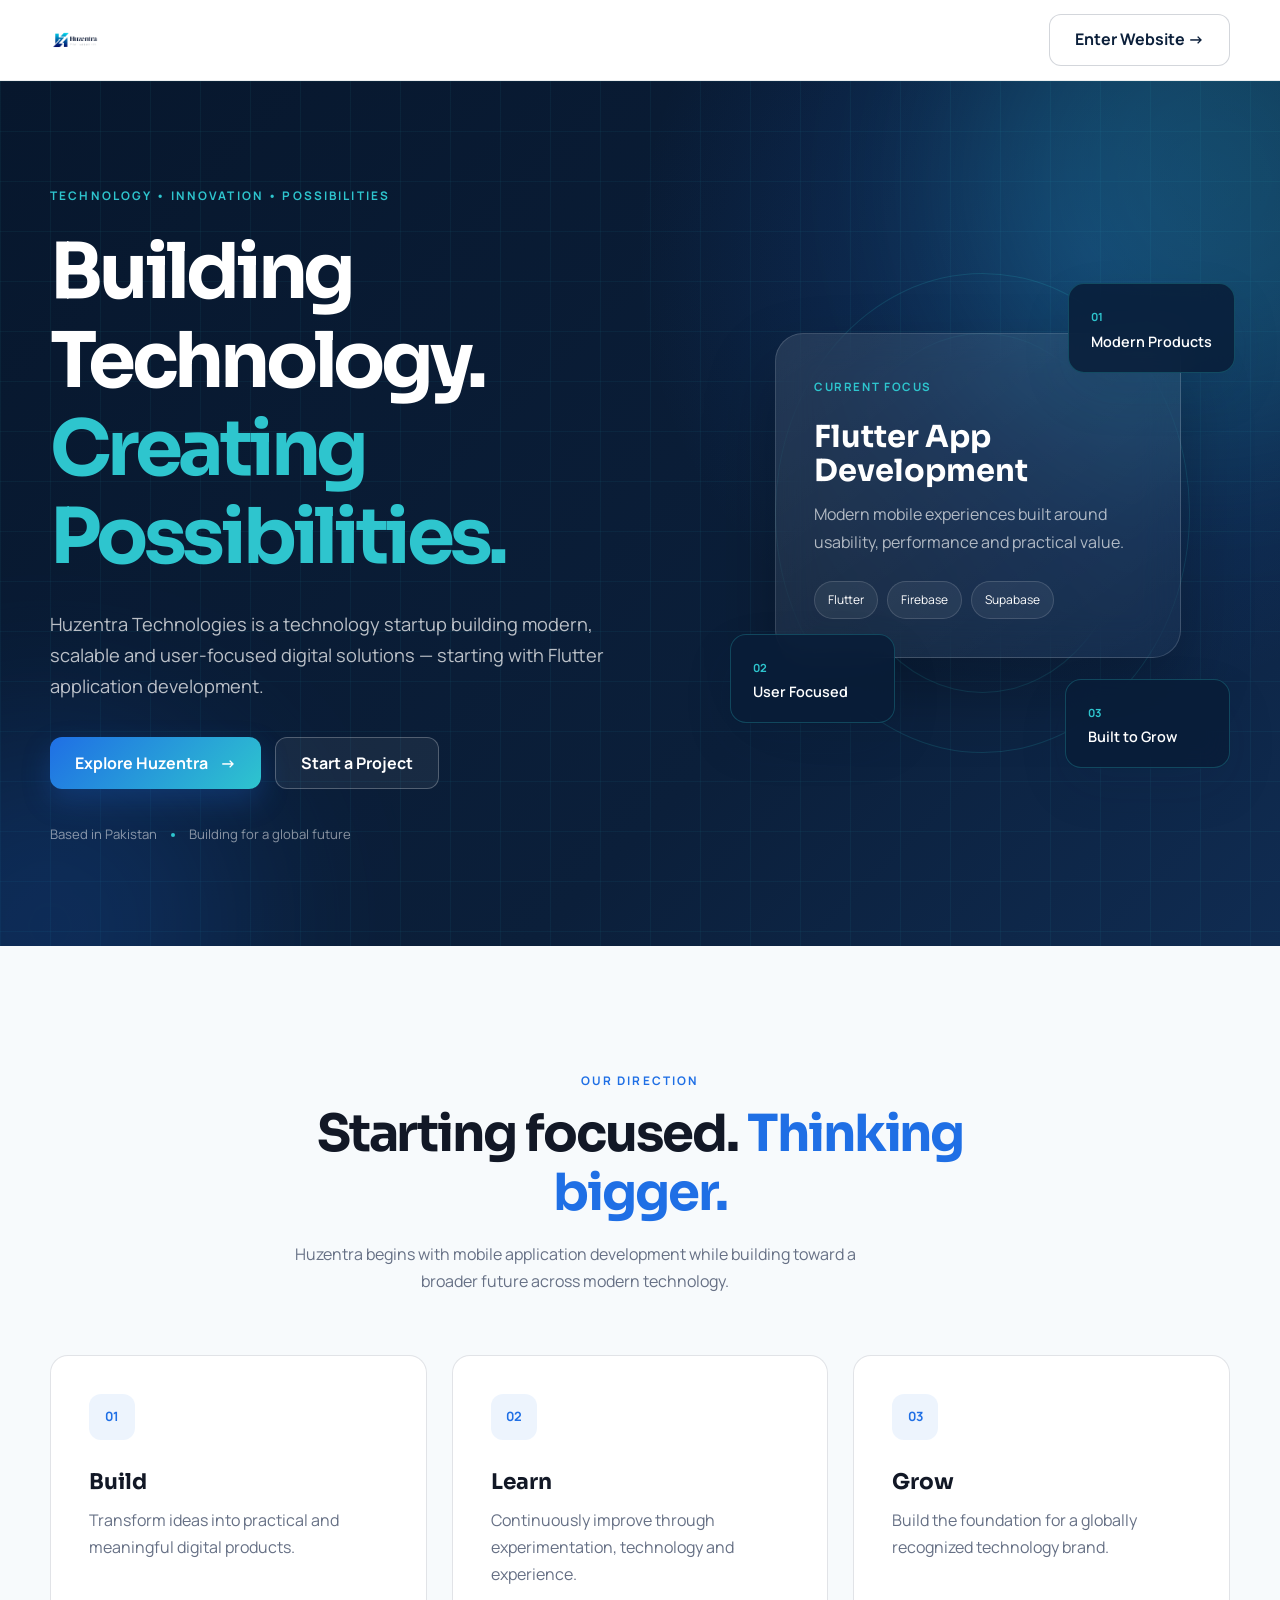
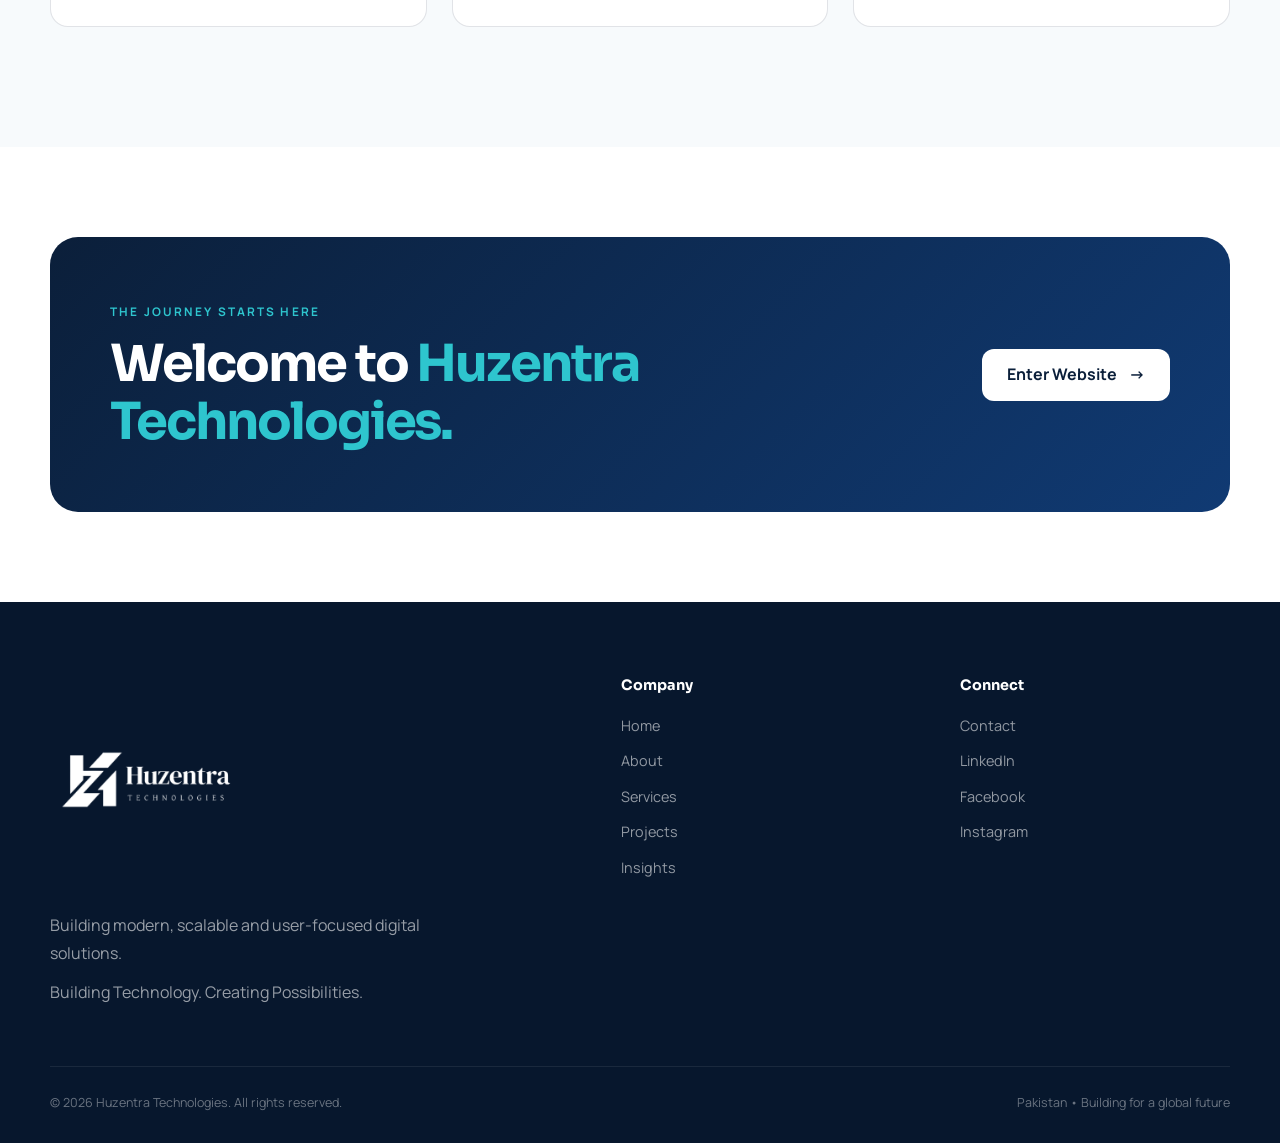
==== index.html @ 5d76d0ac "Initial Commit" ====
<!DOCTYPE html>
<html lang="en">
<head>
  <meta charset="UTF-8">
  <meta name="viewport" content="width=device-width, initial-scale=1.0">

  <title>Huzentra Technologies | Building Technology. Creating Possibilities.</title>

  <meta
    name="description"
    content="Huzentra Technologies is a Pakistan-based technology startup building modern, scalable and user-focused digital solutions."
  >

  <link rel="preconnect" href="https://fonts.googleapis.com">
  <link rel="preconnect" href="https://fonts.gstatic.com" crossorigin>

  <link
    href="https://fonts.googleapis.com/css2?family=Manrope:wght@400;500;600;700&family=Sora:wght@500;600;700&display=swap"
    rel="stylesheet"
  >

  <link rel="stylesheet" href="css/style.css">
</head>

<body data-page="landing">

  <a href="#main-content" class="skip-link">Skip to content</a>

  <header id="site-header"></header>

  <main id="main-content">

    <section class="landing-hero">
      <div class="background-grid"></div>
      <div class="hero-glow hero-glow-one"></div>
      <div class="hero-glow hero-glow-two"></div>

      <div class="container landing-hero-grid">

        <div class="hero-content reveal">

          <div class="eyebrow">
            Technology • Innovation • Possibilities
          </div>

          <h1>
            Building Technology.
            <span>Creating Possibilities.</span>
          </h1>

          <p class="hero-description">
            Huzentra Technologies is a technology startup building modern,
            scalable and user-focused digital solutions — starting with
            Flutter application development.
          </p>

          <div class="hero-actions">
            <a href="home.html" class="btn btn-primary">
              Explore Huzentra
              <span>→</span>
            </a>

            <a href="contact.html" class="btn btn-secondary">
              Start a Project
            </a>
          </div>

          <div class="hero-mini-info">
            <span>Based in Pakistan</span>
            <span class="dot-separator"></span>
            <span>Building for a global future</span>
          </div>

        </div>

        <div class="landing-visual reveal">

          <div class="orbit orbit-one"></div>
          <div class="orbit orbit-two"></div>

          <div class="technology-card main-tech-card">
            <span class="small-label">CURRENT FOCUS</span>

            <h3>Flutter App Development</h3>

            <p>
              Modern mobile experiences built around usability,
              performance and practical value.
            </p>

            <div class="technology-tags">
              <span>Flutter</span>
              <span>Firebase</span>
              <span>Supabase</span>
            </div>
          </div>

          <div class="floating-card floating-card-one">
            <span>01</span>
            <p>Modern Products</p>
          </div>

          <div class="floating-card floating-card-two">
            <span>02</span>
            <p>User Focused</p>
          </div>

          <div class="floating-card floating-card-three">
            <span>03</span>
            <p>Built to Grow</p>
          </div>

        </div>

      </div>
    </section>


    <section class="landing-pillars">

      <div class="container">

        <div class="section-heading centered reveal">
          <span class="section-label">OUR DIRECTION</span>

          <h2>
            Starting focused.
            <span>Thinking bigger.</span>
          </h2>

          <p>
            Huzentra begins with mobile application development while
            building toward a broader future across modern technology.
          </p>
        </div>

        <div class="pillar-grid">

          <article class="pillar-card reveal">
            <div class="number">01</div>
            <h3>Build</h3>
            <p>
              Transform ideas into practical and meaningful digital products.
            </p>
          </article>

          <article class="pillar-card reveal">
            <div class="number">02</div>
            <h3>Learn</h3>
            <p>
              Continuously improve through experimentation, technology and experience.
            </p>
          </article>

          <article class="pillar-card reveal">
            <div class="number">03</div>
            <h3>Grow</h3>
            <p>
              Build the foundation for a globally recognized technology brand.
            </p>
          </article>

        </div>

      </div>

    </section>


    <section class="landing-final-cta">

      <div class="container">

        <div class="cta-panel reveal">

          <div>
            <span class="section-label">THE JOURNEY STARTS HERE</span>

            <h2>
              Welcome to
              <span>Huzentra Technologies.</span>
            </h2>
          </div>

          <a href="home.html" class="btn btn-light">
            Enter Website
            <span>→</span>
          </a>

        </div>

      </div>

    </section>

  </main>

  <footer id="site-footer"></footer>

  <script src="js/script.js"></script>

</body>
</html>
---- css/style.css ----
/* ==============================================
   HUZENTRA TECHNOLOGIES
   Main Stylesheet
============================================== */

:root {
  --navy: #0B1F3A;
  --navy-light: #102C52;
  --blue: #1F6FE5;
  --cyan: #2EC5CE;

  --charcoal: #121826;

  --white: #FFFFFF;
  --cloud: #F7FAFC;

  --gray: #667085;
  --gray-light: #D9E2EC;

  --border: rgba(11, 31, 58, 0.12);

  --gradient:
    linear-gradient(
      135deg,
      #1F6FE5 0%,
      #2EC5CE 100%
    );

  --shadow:
    0 20px 50px rgba(11, 31, 58, 0.10);

  --radius-lg: 28px;
  --radius-md: 18px;
  --radius-sm: 12px;

  --container: 1180px;

  --transition: 0.3s ease;
}


/* ==========================
   RESET
========================== */

* {
  box-sizing: border-box;
  margin: 0;
  padding: 0;
}

html {
  scroll-behavior: smooth;
}

body {
  font-family: "Manrope", sans-serif;
  background: var(--white);
  color: var(--charcoal);
  line-height: 1.7;
  overflow-x: hidden;
}

img {
  max-width: 100%;
  display: block;
}

a {
  color: inherit;
  text-decoration: none;
}

button,
input,
textarea,
select {
  font: inherit;
}

button {
  border: 0;
}

ul {
  list-style: none;
}


/* ==========================
   TYPOGRAPHY
========================== */

h1,
h2,
h3,
h4 {
  font-family: "Sora", sans-serif;
  line-height: 1.15;
}

h1 {
  font-size: clamp(3rem, 6vw, 6.4rem);
  letter-spacing: -0.055em;
}

h2 {
  font-size: clamp(2.2rem, 4vw, 4rem);
  letter-spacing: -0.04em;
}

h3 {
  font-size: 1.35rem;
}

h1 span,
h2 span {
  color: var(--blue);
}

p {
  color: var(--gray);
}

.large-text {
  font-size: 1.25rem;
}


/* ==========================
   UTILITIES
========================== */

.container {
  width: min(
    calc(100% - 40px),
    var(--container)
  );

  margin: auto;
}

.container.narrow {
  max-width: 860px;
}

.centered {
  text-align: center;
}

.section {
  padding: 120px 0;
}

.section-soft {
  background: var(--cloud);
}

.section-dark {
  background: var(--navy);
  color: white;
}

.section-dark p {
  color: rgba(255, 255, 255, 0.7);
}

.skip-link {
  position: fixed;
  left: 20px;
  top: -80px;

  z-index: 9999;

  padding: 12px 20px;

  background: var(--blue);
  color: white;

  border-radius: 8px;
}

.skip-link:focus {
  top: 20px;
}

.background-grid {
  position: absolute;
  inset: 0;

  background-image:
    linear-gradient(
      rgba(46, 197, 206, 0.06) 1px,
      transparent 1px
    ),
    linear-gradient(
      90deg,
      rgba(46, 197, 206, 0.06) 1px,
      transparent 1px
    );

  background-size: 50px 50px;

  pointer-events: none;
}

.eyebrow,
.section-label {
  display: inline-block;

  color: var(--cyan);

  font-size: 0.74rem;
  font-weight: 700;

  letter-spacing: 0.18em;

  text-transform: uppercase;
}

.section-label {
  color: var(--blue);
}

.section-heading {
  max-width: 750px;
  margin-bottom: 60px;
}

.section-heading h2 {
  margin-top: 12px;
}

.section-heading p {
  margin-top: 18px;
  max-width: 620px;
}

.section-heading.centered {
  margin-inline: auto;
}

.split-heading {
  max-width: none;

  display: flex;
  align-items: end;
  justify-content: space-between;

  gap: 30px;
}


/* ==========================
   HEADER
========================== */

.site-header {
  position: sticky;

  top: 0;
  left: 0;
  right: 0;

  z-index: 1000;

  background:
    rgba(255, 255, 255, 0.88);

  backdrop-filter: blur(18px);

  border-bottom:
    1px solid rgba(11, 31, 58, 0.08);
}

.header-inner {
  min-height: 80px;

  display: flex;
  align-items: center;
  justify-content: space-between;

  gap: 30px;
}

.brand-logo img {
  width: 210px;
  max-height: 55px;
  object-fit: contain;
  object-position: left;
}

.navigation {
  display: flex;
  align-items: center;
  gap: 30px;
}

.navigation a {
  position: relative;

  color: var(--navy);

  font-size: 0.92rem;
  font-weight: 600;

  transition: var(--transition);
}

.navigation a:hover,
.navigation a.active {
  color: var(--blue);
}

.navigation a.active::after {
  content: "";

  position: absolute;

  left: 0;
  right: 0;
  bottom: -10px;

  height: 2px;

  background: var(--gradient);
}

.mobile-menu-btn {
  display: none;

  width: 44px;
  height: 44px;

  background: var(--cloud);

  border-radius: 12px;

  color: var(--navy);

  font-size: 1.4rem;

  cursor: pointer;
}


/* ==========================
   BUTTONS
========================== */

.btn {
  display: inline-flex;

  align-items: center;
  justify-content: center;

  gap: 12px;

  min-height: 52px;

  padding: 0 25px;

  border-radius: 12px;

  font-weight: 700;

  transition: var(--transition);

  cursor: pointer;
}

.btn-primary {
  color: white;
  background: var(--gradient);

  box-shadow:
    0 12px 28px rgba(31, 111, 229, 0.25);
}

.btn-primary:hover {
  transform: translateY(-3px);

  box-shadow:
    0 18px 36px rgba(31, 111, 229, 0.32);
}

.btn-secondary {
  color: white;

  border:
    1px solid rgba(255, 255, 255, 0.25);

  background:
    rgba(255, 255, 255, 0.06);
}

.btn-secondary:hover {
  background:
    rgba(255, 255, 255, 0.12);
}

.btn-light {
  background: white;
  color: var(--navy);
}

.btn-light:hover {
  transform: translateY(-3px);
}

.btn-outline-dark {
  border:
    1px solid rgba(11, 31, 58, 0.18);

  color: var(--navy);

  background: white;
}

.btn-outline-dark:hover {
  border-color: var(--blue);
  color: var(--blue);
}

.full-width {
  width: 100%;
}

.text-link {
  display: inline-flex;
  margin-top: 25px;

  font-weight: 700;

  color: var(--blue);

  transition: var(--transition);
}

.text-link:hover {
  color: var(--cyan);
}


/* ==========================
   LANDING HERO
========================== */

.landing-hero,
.page-hero {
  position: relative;

  min-height: calc(100vh - 80px);

  display: flex;
  align-items: center;

  padding: 100px 0;

  background:
    radial-gradient(
      circle at 85% 20%,
      rgba(31, 111, 229, 0.24),
      transparent 35%
    ),
    linear-gradient(
      135deg,
      #07172D,
      #0B1F3A 65%,
      #102C52
    );

  color: white;

  overflow: hidden;
}

.landing-hero-grid,
.home-hero-grid {
  position: relative;
  z-index: 2;

  display: grid;

  grid-template-columns:
    minmax(0, 1.1fr)
    minmax(350px, 0.9fr);

  gap: 80px;

  align-items: center;
}

.hero-content {
  position: relative;
  z-index: 5;
}

.hero-content h1 {
  margin-top: 20px;
}

.hero-content h1 span {
  display: block;
  color: var(--cyan);
}

.hero-description {
  max-width: 680px;

  margin-top: 28px;

  color:
    rgba(255, 255, 255, 0.72);

  font-size: 1.14rem;
}

.hero-actions {
  display: flex;
  gap: 14px;
  flex-wrap: wrap;

  margin-top: 35px;
}

.hero-mini-info {
  margin-top: 34px;

  display: flex;
  align-items: center;
  gap: 14px;

  font-size: 0.82rem;

  color:
    rgba(255, 255, 255, 0.52);
}

.dot-separator {
  width: 4px;
  height: 4px;

  border-radius: 50%;

  background: var(--cyan);
}

.hero-glow {
  position: absolute;

  border-radius: 50%;

  filter: blur(90px);

  opacity: 0.2;
}

.hero-glow-one {
  width: 500px;
  height: 500px;

  right: -180px;
  top: -150px;

  background: var(--cyan);
}

.hero-glow-two {
  width: 400px;
  height: 400px;

  left: -150px;
  bottom: -180px;

  background: var(--blue);
}


/* ==========================
   LANDING VISUAL
========================== */

.landing-visual {
  position: relative;

  min-height: 560px;
}

.main-tech-card {
  position: absolute;

  top: 100px;
  left: 40px;

  width: 82%;

  z-index: 3;
}

.technology-card {
  padding: 38px;

  border:
    1px solid rgba(255, 255, 255, 0.15);

  background:
    linear-gradient(
      145deg,
      rgba(255, 255, 255, 0.10),
      rgba(255, 255, 255, 0.03)
    );

  backdrop-filter: blur(20px);

  border-radius: var(--radius-lg);

  box-shadow:
    0 35px 70px rgba(0, 0, 0, 0.25);
}

.technology-card .small-label {
  color: var(--cyan);

  font-size: 0.72rem;
  font-weight: 700;

  letter-spacing: 0.14em;
}

.technology-card h3 {
  font-size: 1.9rem;

  margin: 20px 0 12px;
}

.technology-card p {
  color:
    rgba(255, 255, 255, 0.66);
}

.technology-tags {
  display: flex;
  flex-wrap: wrap;
  gap: 9px;

  margin-top: 25px;
}

.technology-tags span {
  padding: 8px 13px;

  border:
    1px solid rgba(255, 255, 255, 0.14);

  border-radius: 99px;

  background:
    rgba(255, 255, 255, 0.06);

  font-size: 0.75rem;

  color: white;
}

.floating-card {
  position: absolute;

  z-index: 5;

  padding: 18px 22px;

  min-width: 165px;

  background:
    rgba(9, 29, 56, 0.85);

  border:
    1px solid rgba(46, 197, 206, 0.25);

  border-radius: 16px;

  backdrop-filter: blur(14px);

  box-shadow:
    var(--shadow);
}

.floating-card span {
  color: var(--cyan);

  font-size: 0.7rem;
  font-weight: 700;
}

.floating-card p {
  color: white;

  font-size: 0.9rem;
  font-weight: 600;
}

.floating-card-one {
  top: 50px;
  right: -5px;
}

.floating-card-two {
  bottom: 70px;
  left: -5px;
}

.floating-card-three {
  right: 0;
  bottom: 25px;
}

.orbit {
  position: absolute;

  border-radius: 50%;

  border:
    1px solid rgba(46, 197, 206, 0.16);
}

.orbit-one {
  inset: 40px;
}

.orbit-two {
  inset: 100px;
}


/* ==========================
   LANDING PILLARS
========================== */

.landing-pillars {
  padding: 120px 0;

  background: var(--cloud);
}

.pillar-grid {
  display: grid;

  grid-template-columns:
    repeat(3, 1fr);

  gap: 25px;
}

.pillar-card {
  padding: 38px;

  background: white;

  border:
    1px solid var(--border);

  border-radius: var(--radius-md);

  transition: var(--transition);
}

.pillar-card:hover {
  transform: translateY(-5px);

  box-shadow: var(--shadow);
}

.pillar-card .number,
.card-icon {
  width: 46px;
  height: 46px;

  display: grid;
  place-items: center;

  margin-bottom: 30px;

  border-radius: 12px;

  color: var(--blue);

  background:
    rgba(31, 111, 229, 0.08);

  font-size: 0.8rem;
  font-weight: 700;
}

.pillar-card p {
  margin-top: 12px;
}


/* ==========================
   CTA
========================== */

.landing-final-cta,
.final-cta-section {
  padding: 90px 0;
}

.cta-panel {
  padding: 60px;

  display: flex;
  align-items: center;
  justify-content: space-between;

  gap: 40px;

  color: white;

  background:
    linear-gradient(
      135deg,
      var(--navy),
      #103A73
    );

  border-radius: var(--radius-lg);

  overflow: hidden;
}

.cta-panel h2 {
  max-width: 700px;

  margin-top: 10px;
}

.cta-panel h2 span {
  color: var(--cyan);
}

.cta-panel .section-label {
  color: var(--cyan);
}


/* ==========================
   HOME DASHBOARD
========================== */

.hero-dashboard {
  padding: 35px;

  background:
    rgba(255, 255, 255, 0.07);

  border:
    1px solid rgba(255, 255, 255, 0.13);

  border-radius: var(--radius-lg);

  backdrop-filter: blur(20px);

  box-shadow:
    0 30px 80px rgba(0, 0, 0, 0.22);
}

.dashboard-header {
  display: flex;
  justify-content: space-between;

  margin-bottom: 35px;

  color:
    rgba(255, 255, 255, 0.5);

  font-size: 0.72rem;
  letter-spacing: 0.15em;
}

.status-dot {
  width: 9px;
  height: 9px;

  border-radius: 50%;

  background: var(--cyan);

  box-shadow:
    0 0 18px var(--cyan);
}

.dashboard-feature {
  padding: 30px;

  border-radius: 18px;

  background:
    linear-gradient(
      135deg,
      rgba(31, 111, 229, 0.35),
      rgba(46, 197, 206, 0.12)
    );
}

.dashboard-feature span,
.dashboard-row small {
  display: block;

  margin-bottom: 6px;

  color:
    rgba(255, 255, 255, 0.6);

  font-size: 0.75rem;
}

.dashboard-feature strong {
  font-family: "Sora";
  font-size: 1.5rem;
}

.dashboard-row {
  display: grid;

  grid-template-columns: repeat(2, 1fr);

  gap: 14px;

  margin-top: 15px;
}

.dashboard-row > div {
  padding: 20px;

  background:
    rgba(255, 255, 255, 0.05);

  border:
    1px solid rgba(255, 255, 255, 0.09);

  border-radius: 14px;
}

.dashboard-progress {
  margin-top: 30px;
}

.progress-heading {
  display: flex;
  justify-content: space-between;

  margin-bottom: 10px;

  font-size: 0.76rem;

  color:
    rgba(255, 255, 255, 0.55);
}

.progress-track {
  height: 7px;

  border-radius: 99px;

  background:
    rgba(255, 255, 255, 0.08);

  overflow: hidden;
}

.progress-track span {
  display: block;

  width: 68%;
  height: 100%;

  border-radius: inherit;

  background: var(--gradient);
}


/* ==========================
   TECH STRIP
========================== */

.tech-strip {
  border-bottom: 1px solid var(--border);

  background: white;
}

.tech-strip-inner {
  min-height: 90px;

  display: flex;
  justify-content: space-between;
  align-items: center;

  gap: 25px;

  color: var(--gray);

  font-size: 0.86rem;
  font-weight: 700;
}


/* ==========================
   TWO COLUMN
========================== */

.two-column {
  display: grid;

  grid-template-columns:
    minmax(0, 0.8fr)
    minmax(0, 1.2fr);

  gap: 100px;

  align-items: start;
}

.large-copy p {
  margin-bottom: 24px;

  font-size: 1.1rem;
}


/* ==========================
   CARDS
========================== */

.cards-grid {
  display: grid;
  gap: 22px;
}

.cards-grid.three {
  grid-template-columns:
    repeat(3, 1fr);
}

.cards-grid.four {
  grid-template-columns:
    repeat(4, 1fr);
}

.feature-card {
  min-height: 260px;

  padding: 32px;

  background: white;

  border:
    1px solid var(--border);

  border-radius: var(--radius-md);

  transition: var(--transition);
}

.feature-card:hover {
  transform: translateY(-6px);

  box-shadow: var(--shadow);

  border-color:
    rgba(31, 111, 229, 0.25);
}

.feature-card p {
  margin-top: 14px;
}

.section-action {
  margin-top: 40px;
}


/* ==========================
   PROJECTS
========================== */

.project-grid {
  display: grid;

  grid-template-columns:
    repeat(3, 1fr);

  gap: 25px;
}

.project-card {
  overflow: hidden;

  background: white;

  border:
    1px solid var(--border);

  border-radius: var(--radius-md);

  transition: var(--transition);
}

.project-card:hover {
  transform: translateY(-5px);

  box-shadow: var(--shadow);
}

.project-visual {
  height: 250px;

  display: grid;
  place-items: center;

  position: relative;

  overflow: hidden;
}

.project-visual::before {
  content: "";

  position: absolute;

  width: 250px;
  height: 250px;

  border-radius: 50%;

  background:
    rgba(255, 255, 255, 0.08);

  border:
    1px solid rgba(255, 255, 255, 0.14);
}

.project-visual span {
  position: relative;

  z-index: 2;

  font-family: "Sora";
  font-size: 3rem;
  font-weight: 700;

  color: white;

  letter-spacing: -0.06em;
}

.visual-one {
  background:
    linear-gradient(
      135deg,
      #0B1F3A,
      #1F6FE5
    );
}

.visual-two {
  background:
    linear-gradient(
      135deg,
      #102C52,
      #2EC5CE
    );
}

.visual-three {
  background:
    linear-gradient(
      135deg,
      #121826,
      #1F6FE5,
      #2EC5CE
    );
}

.project-content {
  padding: 30px;
}

.project-status {
  display: inline-block;

  margin-bottom: 15px;

  color: var(--blue);

  font-size: 0.72rem;
  font-weight: 700;

  text-transform: uppercase;

  letter-spacing: 0.1em;
}

.project-content p {
  margin-top: 12px;
}

.dark-tags span {
  color: var(--navy);

  background: var(--cloud);

  border-color: var(--border);
}

.large-project-grid .project-card {
  min-height: 100%;
}


/* ==========================
   PROCESS
========================== */

.section-heading.light h2 {
  color: white;
}

.section-heading.light .section-label {
  color: var(--cyan);
}

.process-grid {
  display: grid;

  grid-template-columns:
    repeat(4, 1fr);

  gap: 30px;
}

.process-item {
  padding-top: 25px;

  border-top:
    1px solid rgba(255, 255, 255, 0.14);
}

.process-item span {
  color: var(--cyan);

  font-size: 0.76rem;
  font-weight: 700;
}

.process-item h3 {
  margin: 20px 0 12px;

  color: white;
}


/* ==========================
   FUTURE
========================== */

.future-grid {
  display: grid;

  grid-template-columns:
    repeat(4, 1fr);

  gap: 18px;
}

.future-item {
  min-height: 150px;

  display: flex;
  align-items: end;

  padding: 25px;

  border:
    1px solid var(--border);

  border-radius: var(--radius-md);

  background:
    linear-gradient(
      145deg,
      white,
      var(--cloud)
    );

  font-family: "Sora";

  font-weight: 600;
}


/* ==========================
   INNER HERO
========================== */

.inner-hero {
  position: relative;

  overflow: hidden;

  padding: 150px 0 120px;

  background:
    linear-gradient(
      135deg,
      #07172D,
      #0B1F3A
    );

  color: white;
}

.inner-hero h1 {
  margin: 18px 0 25px;

  font-size:
    clamp(2.8rem, 6vw, 5.5rem);
}

.inner-hero p {
  max-width: 720px;

  color:
    rgba(255, 255, 255, 0.68);

  font-size: 1.12rem;
}


/* ==========================
   ABOUT
========================== */

.mission-grid {
  display: grid;

  grid-template-columns:
    repeat(2, 1fr);

  gap: 25px;
}

.statement-card {
  min-height: 430px;

  padding: 50px;

  display: flex;
  flex-direction: column;
  justify-content: end;

  background: white;

  border:
    1px solid var(--border);

  border-radius: var(--radius-lg);
}

.statement-card > span {
  color: var(--blue);

  font-weight: 700;

  letter-spacing: 0.14em;

  font-size: 0.74rem;
}

.statement-card h3 {
  margin: 18px 0;

  font-size: 2rem;
}

.dark-card {
  background: var(--navy);

  color: white;
}

.dark-card > span {
  color: var(--cyan);
}

.dark-card p {
  color:
    rgba(255, 255, 255, 0.65);
}

.values-grid {
  display: grid;

  grid-template-columns:
    repeat(3, 1fr);

  gap: 20px;
}

.value-card {
  padding: 30px;

  min-height: 210px;

  border:
    1px solid var(--border);

  border-radius: var(--radius-md);
}

.value-card span {
  color: var(--blue);

  font-size: 0.75rem;
  font-weight: 700;
}

.value-card h3 {
  margin: 18px 0 10px;
}

.founder-grid {
  display: grid;

  grid-template-columns:
    350px 1fr;

  gap: 80px;

  align-items: center;
}

.founder-monogram {
  aspect-ratio: 1;

  display: grid;
  place-items: center;

  border-radius: var(--radius-lg);

  background:
    linear-gradient(
      135deg,
      var(--blue),
      var(--cyan)
    );

  font-family: "Sora";
  font-size: 5rem;
  font-weight: 700;

  color: white;
}

.founder-grid h2 {
  margin: 12px 0;
}

.founder-grid h4 {
  margin-bottom: 25px;

  color: var(--cyan);
}

.founder-grid p {
  margin-bottom: 18px;
}


/* ==========================
   SERVICES
========================== */

.service-feature {
  display: grid;

  grid-template-columns:
    300px 1fr;

  gap: 90px;
}

.service-number {
  font-family: "Sora";

  font-size: 10rem;
  font-weight: 700;

  line-height: 1;

  color:
    rgba(31, 111, 229, 0.09);
}

.service-list {
  display: grid;

  grid-template-columns:
    repeat(2, 1fr);

  gap: 12px;

  margin-top: 35px;
}

.service-list div {
  padding: 15px 18px;

  border-radius: 12px;

  background: var(--cloud);

  font-size: 0.9rem;
  font-weight: 600;
}

.future-services {
  display: grid;

  grid-template-columns:
    repeat(2, 1fr);

  gap: 20px;
}

.future-service {
  min-height: 220px;

  display: flex;
  flex-direction: column;
  justify-content: end;

  padding: 35px;

  border:
    1px solid var(--border);

  border-radius: var(--radius-md);

  background:
    linear-gradient(
      145deg,
      white,
      var(--cloud)
    );
}

.future-service span {
  color: var(--blue);

  font-size: 0.75rem;
  font-weight: 700;

  text-transform: uppercase;

  letter-spacing: 0.12em;
}

.future-service h3 {
  margin-top: 12px;

  font-size: 1.6rem;
}


/* ==========================
   PROJECT DETAIL
========================== */

.project-tech {
  margin-top: 25px;
}

.project-detail-grid {
  display: grid;

  grid-template-columns:
    0.7fr 1.3fr;

  gap: 100px;
}

.project-detail-copy p {
  font-size: 1.1rem;
}

.project-information {
  display: grid;

  grid-template-columns:
    repeat(2, 1fr);

  gap: 20px;

  margin-top: 40px;
}

.project-information > div {
  padding: 25px;

  background: var(--cloud);

  border-radius: 14px;
}

.project-information small {
  display: block;

  color: var(--gray);

  margin-bottom: 8px;
}


/* ==========================
   INSIGHTS
========================== */

.insights-grid {
  display: grid;

  grid-template-columns:
    repeat(3, 1fr);

  gap: 24px;
}

.insight-card {
  min-height: 350px;

  display: flex;
  flex-direction: column;

  padding: 35px;

  border:
    1px solid var(--border);

  border-radius: var(--radius-md);

  transition: var(--transition);
}

.insight-card:hover {
  box-shadow: var(--shadow);

  transform: translateY(-5px);
}

.insight-category {
  color: var(--blue);

  font-size: 0.73rem;
  font-weight: 700;

  text-transform: uppercase;

  letter-spacing: 0.11em;
}

.insight-card h3 {
  margin: 24px 0 15px;

  font-size: 1.5rem;
}

.coming-label {
  margin-top: auto;

  padding-top: 25px;

  color: var(--gray);

  font-size: 0.78rem;
}


/* ==========================
   CONTACT
========================== */

.contact-grid {
  display: grid;

  grid-template-columns:
    0.8fr 1.2fr;

  gap: 90px;
}

.contact-information h2 {
  margin: 12px 0 25px;
}

.contact-detail {
  padding: 22px 0;

  border-bottom:
    1px solid var(--border);
}

.contact-detail small {
  display: block;

  color: var(--gray);

  margin-bottom: 5px;
}

.contact-form {
  padding: 40px;

  background: var(--cloud);

  border-radius: var(--radius-lg);
}

.form-group {
  margin-bottom: 22px;
}

.form-group label {
  display: block;

  margin-bottom: 8px;

  color: var(--navy);

  font-size: 0.85rem;
  font-weight: 700;
}

.form-group input,
.form-group textarea,
.form-group select {
  width: 100%;

  padding: 15px 16px;

  border:
    1px solid rgba(11, 31, 58, 0.14);

  border-radius: 11px;

  background: white;

  outline: none;

  transition: var(--transition);
}

.form-group input:focus,
.form-group textarea:focus,
.form-group select:focus {
  border-color: var(--blue);

  box-shadow:
    0 0 0 4px rgba(31, 111, 229, 0.08);
}

.form-message {
  margin-top: 15px;

  font-size: 0.85rem;
}


/* ==========================
   FOOTER
========================== */

.site-footer {
  padding: 75px 0 30px;

  background: #07172D;

  color: white;
}

.footer-grid {
  display: grid;

  grid-template-columns:
    1.3fr 0.7fr 0.7fr;

  gap: 70px;
}

.footer-brand img {
  width: 210px;

  margin-bottom: 25px;

  filter:
    brightness(0)
    invert(1);
}

.footer-brand p {
  max-width: 420px;

  color:
    rgba(255, 255, 255, 0.58);
}

.footer-column h4 {
  margin-bottom: 20px;

  font-size: 0.9rem;

  color: white;
}

.footer-column a {
  display: block;

  margin-bottom: 11px;

  color:
    rgba(255, 255, 255, 0.56);

  font-size: 0.9rem;

  transition: var(--transition);
}

.footer-column a:hover {
  color: var(--cyan);
}

.footer-bottom {
  margin-top: 60px;
  padding-top: 25px;

  border-top:
    1px solid rgba(255, 255, 255, 0.08);

  display: flex;
  justify-content: space-between;

  gap: 25px;

  font-size: 0.78rem;

  color:
    rgba(255, 255, 255, 0.4);
}


/* ==========================
   ERROR PAGE
========================== */

.error-page {
  position: relative;

  min-height: 75vh;

  display: flex;
  align-items: center;

  background:
    linear-gradient(
      135deg,
      #07172D,
      var(--navy)
    );

  color: white;
}

.error-number {
  display: block;

  font-family: "Sora";

  font-size: clamp(8rem, 20vw, 16rem);

  font-weight: 700;

  line-height: 0.9;

  color:
    rgba(46, 197, 206, 0.12);
}

.error-page h1 {
  font-size:
    clamp(2.5rem, 5vw, 5rem);
}

.error-page p {
  margin: 25px auto 35px;

  max-width: 550px;

  color:
    rgba(255, 255, 255, 0.65);
}


/* ==========================
   REVEAL ANIMATION
========================== */

.reveal {
  opacity: 0;

  transform:
    translateY(25px);

  transition:
    opacity 0.7s ease,
    transform 0.7s ease;
}

.reveal.visible {
  opacity: 1;

  transform:
    translateY(0);
}


/* ==========================
   RESPONSIVE
========================== */

@media (max-width: 1050px) {

  .navigation {
    position: fixed;

    left: 20px;
    right: 20px;

    top: 90px;

    display: none;
    flex-direction: column;
    align-items: stretch;

    padding: 25px;

    background: white;

    border-radius: 18px;

    box-shadow: var(--shadow);
  }

  .navigation.open {
    display: flex;
  }

  .navigation a.active::after {
    display: none;
  }

  .mobile-menu-btn {
    display: grid;
    place-items: center;
  }

  .header-cta {
    display: none;
  }

  .landing-hero-grid,
  .home-hero-grid,
  .two-column,
  .contact-grid,
  .founder-grid,
  .service-feature,
  .project-detail-grid {
    grid-template-columns: 1fr;

    gap: 50px;
  }

  .landing-visual {
    min-height: 500px;
  }

  .cards-grid.four,
  .process-grid,
  .future-grid {
    grid-template-columns:
      repeat(2, 1fr);
  }

  .project-grid,
  .cards-grid.three,
  .insights-grid {
    grid-template-columns:
      repeat(2, 1fr);
  }

  .values-grid {
    grid-template-columns:
      repeat(2, 1fr);
  }

  .founder-monogram {
    max-width: 330px;
  }

  .service-number {
    font-size: 6rem;
  }

}


@media (max-width: 720px) {

  .section {
    padding: 85px 0;
  }

  .brand-logo img {
    width: 175px;
  }

  .landing-hero,
  .page-hero {
    min-height: auto;

    padding:
      90px 0;
  }

  .landing-hero-grid {
    gap: 30px;
  }

  .landing-visual {
    min-height: 430px;
  }

  .main-tech-card {
    width: 92%;

    left: 4%;
    top: 80px;
  }

  .floating-card {
    min-width: 135px;

    padding: 14px;
  }

  .floating-card-one {
    right: 0;
  }

  .floating-card-two {
    left: 0;
    bottom: 35px;
  }

  .floating-card-three {
    display: none;
  }

  .pillar-grid,
  .project-grid,
  .cards-grid.three,
  .cards-grid.four,
  .process-grid,
  .future-grid,
  .values-grid,
  .future-services,
  .mission-grid,
  .insights-grid {
    grid-template-columns: 1fr;
  }

  .service-list {
    grid-template-columns: 1fr;
  }

  .project-information {
    grid-template-columns: 1fr;
  }

  .cta-panel {
    padding: 40px 28px;

    flex-direction: column;
    align-items: flex-start;
  }

  .split-heading {
    align-items: flex-start;
    flex-direction: column;
  }

  .tech-strip-inner {
    flex-wrap: wrap;

    justify-content: center;

    padding: 25px 0;
  }

  .hero-mini-info {
    flex-wrap: wrap;
  }

  .footer-grid {
    grid-template-columns: 1fr;

    gap: 40px;
  }

  .footer-bottom {
    flex-direction: column;
  }

  .contact-form {
    padding: 25px;
  }

}


@media (prefers-reduced-motion: reduce) {

  *,
  *::before,
  *::after {
    scroll-behavior: auto !important;

    animation-duration:
      0.01ms !important;

    transition-duration:
      0.01ms !important;
  }

}
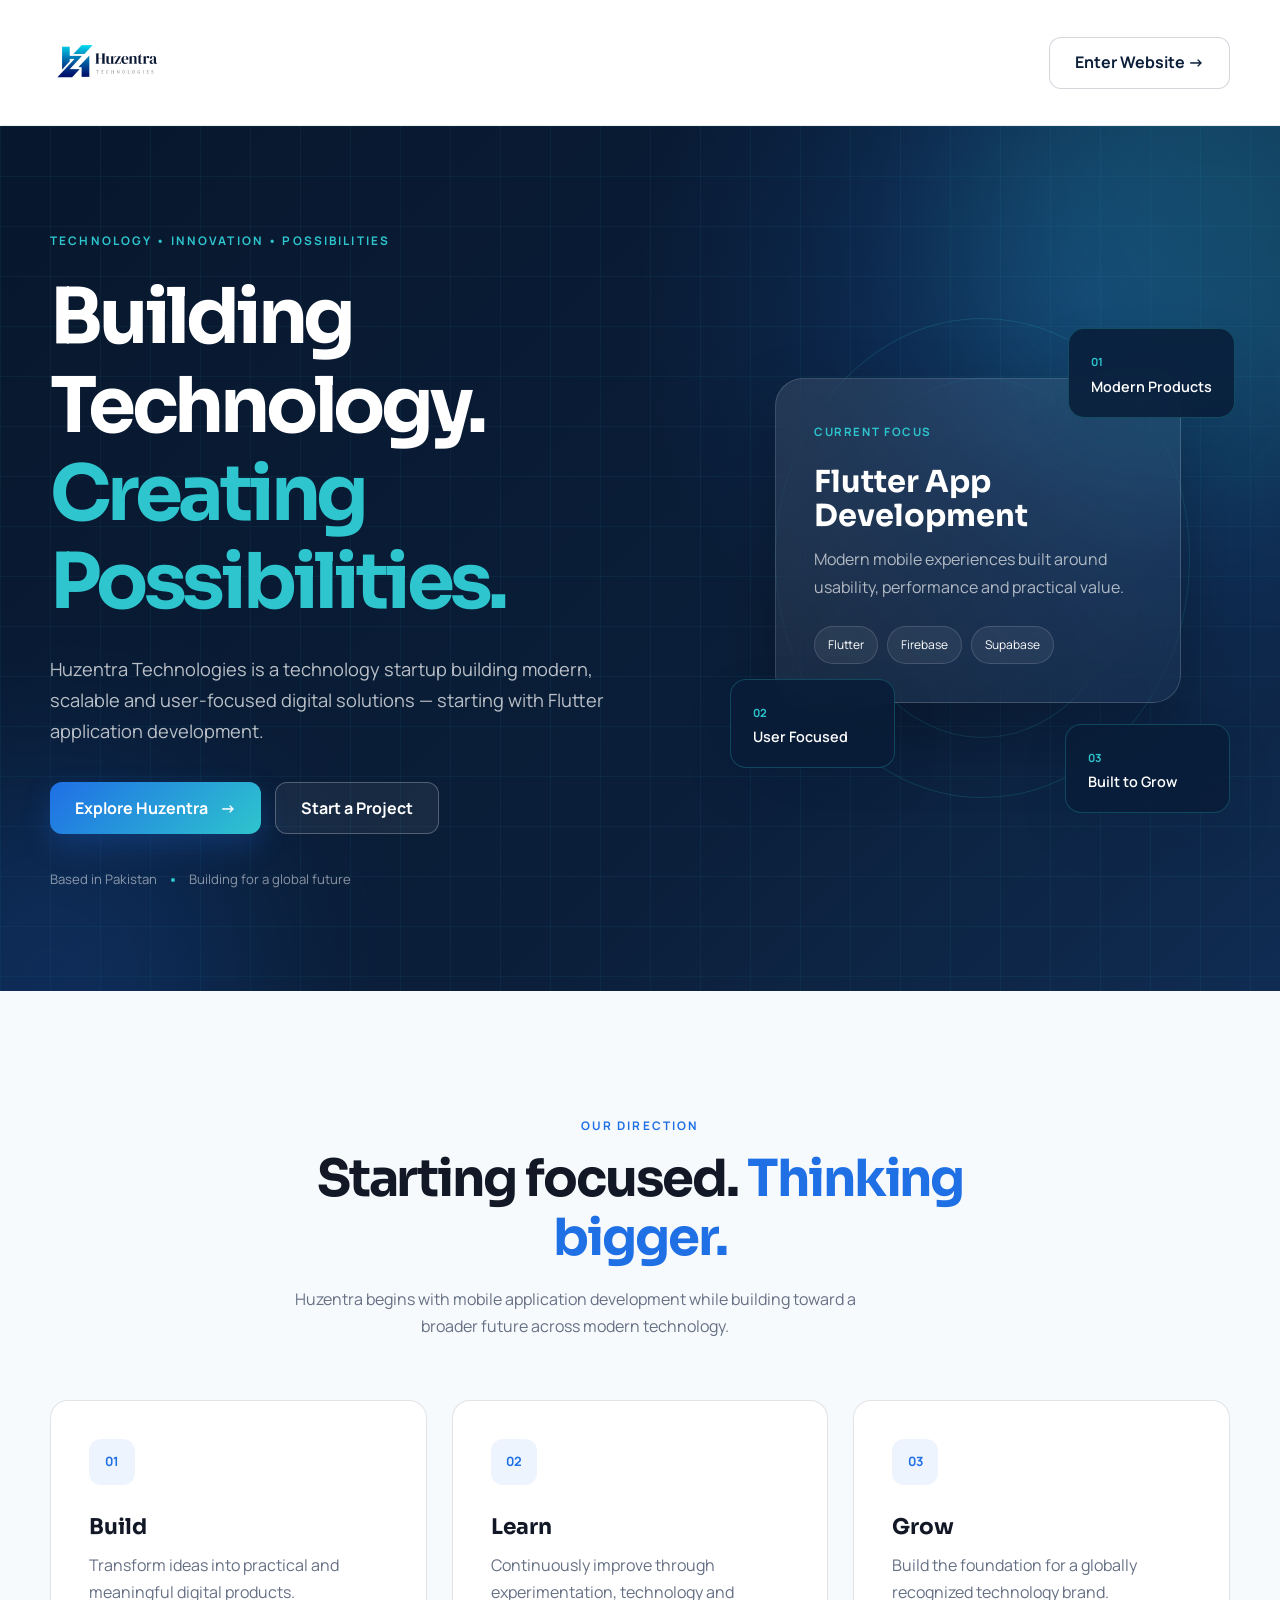
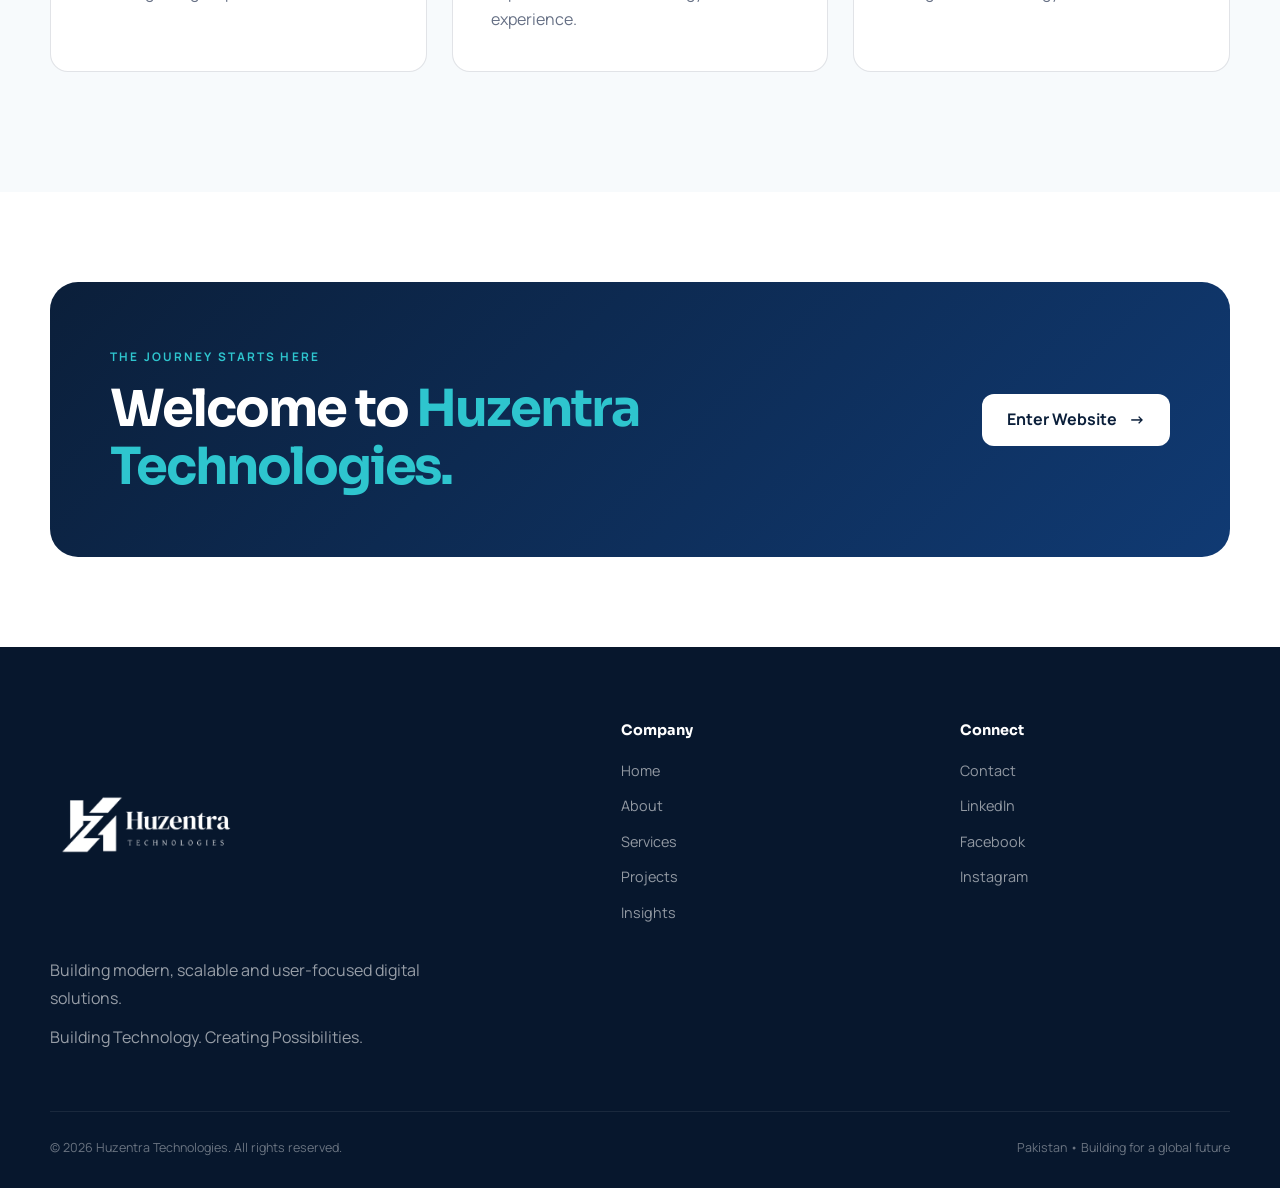
==== commit 75fd3e0d: "Add Google site verification meta tag Added Google site verification meta tag to the head section." ====
--- a/index.html
+++ b/index.html
@@ -3,7 +3,7 @@
 <head>
   <meta charset="UTF-8">
   <meta name="viewport" content="width=device-width, initial-scale=1.0">
-
+  <meta name="google-site-verification" content="o5nD1qs0dVI2VPzhS0Phph63cdpWlT8EKLEqVgniU0w" />
   <title>Huzentra Technologies | Building Technology. Creating Possibilities.</title>
 
   <meta
@@ -200,4 +200,4 @@
   <script src="js/script.js"></script>
 
 </body>
-</html>+</html>
--- a/css/style.css
+++ b/css/style.css
@@ -284,8 +284,8 @@
 }
 
 .brand-logo img {
-  width: 210px;
-  max-height: 55px;
+  width: 450px;
+  max-height: 125px;
   object-fit: contain;
   object-position: left;
 }
@@ -2152,4 +2152,4 @@
       0.01ms !important;
   }
 
-}+}
